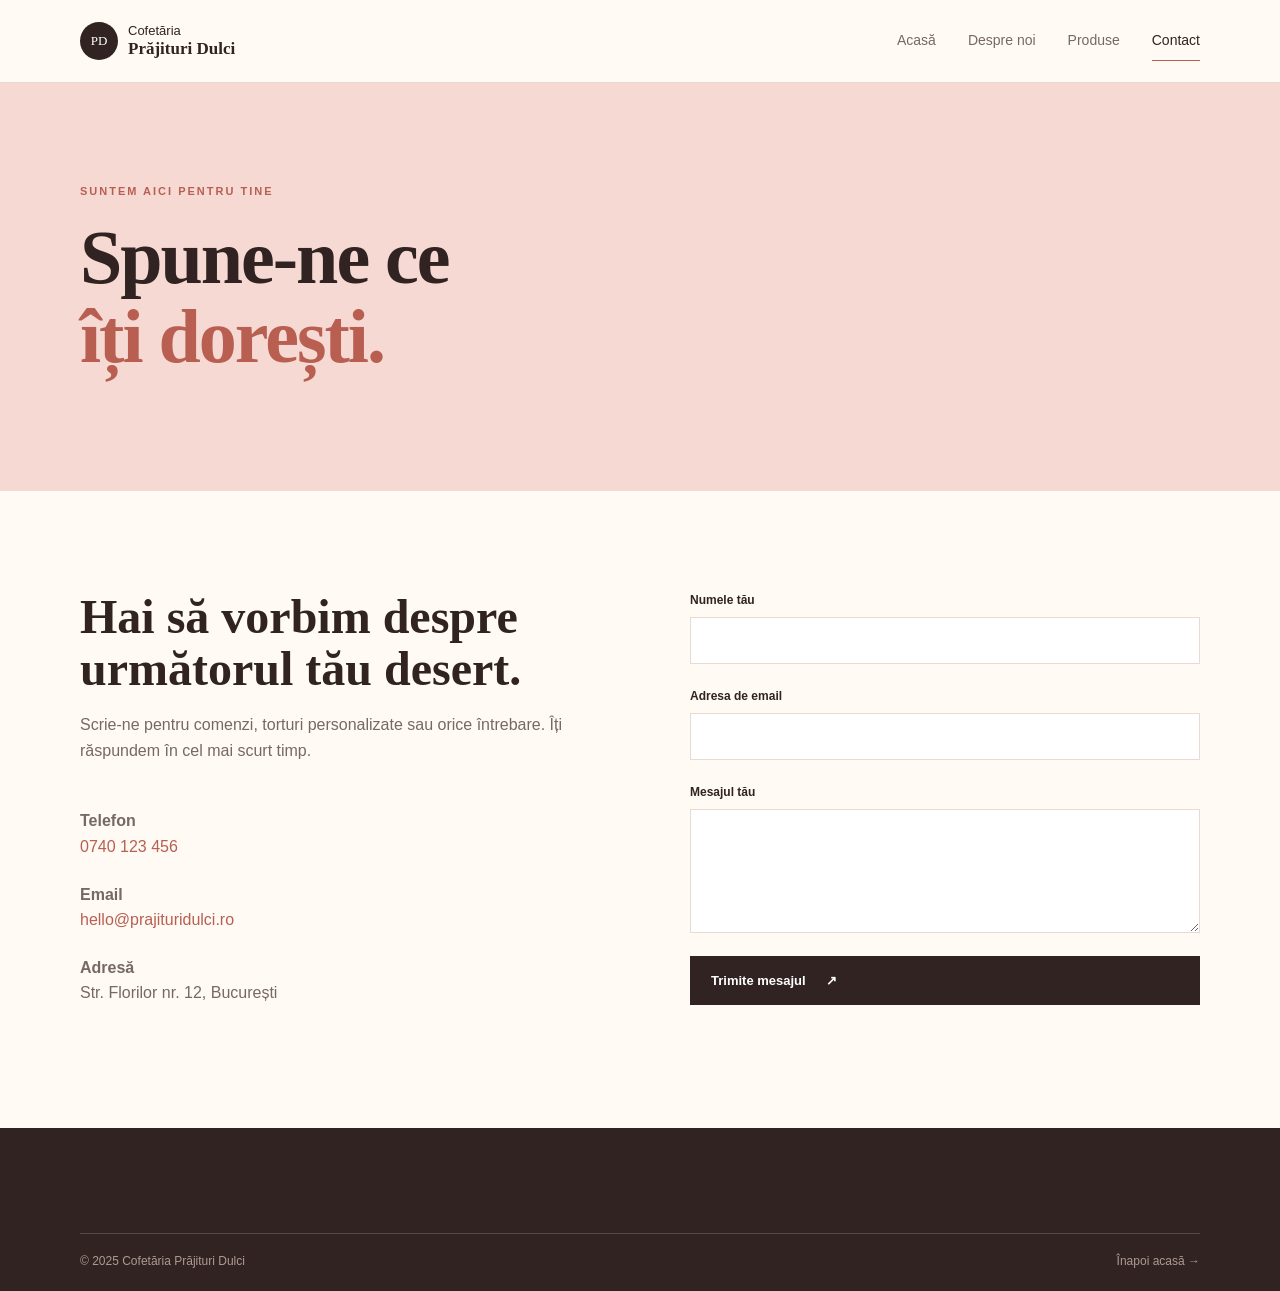
==== pages/contact.html @ 6f8dd499 "first commit" ====
<!doctype html>
<html lang="ro">
<head>
  <meta charset="utf-8"><meta name="viewport" content="width=device-width, initial-scale=1">
  <meta name="description" content="Contactează Cofetăria Prăjituri Dulci pentru comenzi și torturi personalizate.">
  <title>Contact | Cofetăria Prăjituri Dulci</title><link rel="stylesheet" href="../css/style.css">
</head>
<body>
  <header class="site-header"><div class="container header-inner"><a class="logo" href="../index.html"><span class="logo-mark">PD</span><span>Cofetăria <strong>Prăjituri Dulci</strong></span></a><button class="menu-toggle" aria-label="Deschide meniul" aria-expanded="false">☰</button><nav class="main-nav" aria-label="Navigație principală"><a href="../index.html">Acasă</a><a href="despre-noi.html">Despre noi</a><a href="produse.html">Produse</a><a class="active" href="contact.html">Contact</a></nav></div></header>
  <main><section class="page-hero"><div class="container"><p class="eyebrow">Suntem aici pentru tine</p><h1>Spune-ne ce<br><em>îți dorești.</em></h1></div></section><section class="section"><div class="container contact-grid"><div><h2>Hai să vorbim despre următorul tău desert.</h2><p>Scrie-ne pentru comenzi, torturi personalizate sau orice întrebare. Îți răspundem în cel mai scurt timp.</p><div class="contact-details"><p><strong>Telefon</strong><br><a href="tel:+40740123456">0740 123 456</a></p><p><strong>Email</strong><br><a href="mailto:hello@prajituridulci.ro">hello@prajituridulci.ro</a></p><p><strong>Adresă</strong><br>Str. Florilor nr. 12, București</p></div></div><form class="contact-form"><label for="name">Numele tău<input id="name" name="name" required></label><label for="email">Adresa de email<input id="email" name="email" type="email" required></label><label for="message">Mesajul tău<textarea id="message" name="message" rows="5" required></textarea></label><button class="button button-primary" type="submit">Trimite mesajul <span>↗</span></button><p class="form-status" role="status"></p></form></div></section></main>
  <footer class="site-footer"><div class="container footer-bottom"><span>© 2025 Cofetăria Prăjituri Dulci</span><a href="../index.html">Înapoi acasă →</a></div></footer><script src="../js/main.js"></script>
</body>
</html>
---- css/style.css ----
:root{--cream:#fffaf3;--pink:#f6d9d3;--dark:#302321;--muted:#756866;--accent:#b85f52;--line:#eadbd2}*{box-sizing:border-box}html{scroll-behavior:smooth}body{margin:0;background:var(--cream);color:var(--dark);font-family:"DM Sans",sans-serif;line-height:1.6}a{color:inherit;text-decoration:none}.container{width:min(1120px,calc(100% - 48px));margin:auto}.site-header{background:var(--cream);border-bottom:1px solid var(--line);position:relative;z-index:2}.header-inner{display:flex;align-items:center;justify-content:space-between;min-height:82px}.logo{display:flex;align-items:center;gap:10px;font-size:13px;line-height:1.2}.logo strong{display:block;font-size:17px;font-family:"Playfair Display",serif}.logo-mark{display:grid;place-items:center;width:38px;height:38px;border-radius:50%;background:var(--dark);color:#fff;font-family:"Playfair Display",serif}.main-nav{display:flex;gap:32px;font-size:14px}.main-nav a{padding:8px 0;color:var(--muted)}.main-nav a:hover,.main-nav .active{color:var(--dark);border-bottom:1px solid var(--accent)}.menu-toggle{display:none;border:0;background:none;font-size:24px}.hero{min-height:580px;display:flex;align-items:center;background:linear-gradient(90deg,rgba(246,217,211,.94),rgba(246,217,211,.58)),url("../assets/images/hero.jpg") center/cover}.hero-content{padding:80px 0}.eyebrow{margin:0 0 17px;color:var(--accent);font-size:11px;font-weight:700;letter-spacing:2px;text-transform:uppercase}.hero h1,.page-hero h1{font-family:"Playfair Display",serif;font-size:clamp(48px,7vw,84px);line-height:1.04;letter-spacing:-2px;margin:0 0 25px}.hero h1 em,.page-hero h1 em{color:var(--accent);font-style:normal}.hero-text{max-width:490px;color:var(--muted);font-size:17px}.button{display:inline-flex;align-items:center;gap:20px;border:1px solid var(--dark);padding:14px 20px;font-size:13px;font-weight:700;transition:.2s}.button:hover{transform:translateY(-2px)}.button-primary{background:var(--dark);color:white}.button-light{background:transparent}.button-row{display:flex;gap:12px;margin-top:30px}.section{padding:100px 0}.intro{background:#fff}.intro-grid,.section-heading,.cta-inner{display:grid;grid-template-columns:1fr 1fr;gap:80px;align-items:end}.intro h2,.section h2,.cta h2{font:600 clamp(32px,4vw,48px)/1.1 "Playfair Display",serif;margin:0}.intro p:not(.eyebrow){max-width:450px;color:var(--muted)}.text-link{display:inline-block;margin-top:14px;color:var(--accent);font-weight:700;font-size:13px}.products-section{background:var(--cream)}.section-heading{margin-bottom:40px}.section-heading h2{font-size:40px}.product-grid{display:grid;grid-template-columns:repeat(3,1fr);gap:20px}.product-card{background:#fff}.product-image,.menu-art{height:260px;background-size:cover;background-position:center;display:flex;align-items:flex-end;padding:20px}.product-image span{padding:6px 11px;background:#fff;font-size:11px;text-transform:uppercase;letter-spacing:1px}.image-cake{background-color:#d79a89;background-image:linear-gradient(135deg,rgba(120,50,38,.2),transparent),url("../assets/images/tort.jpg")}.image-cupcake{background-color:#e4b1a4;background-image:linear-gradient(135deg,rgba(120,50,38,.2),transparent),url("../assets/images/prajituri.jpg")}.image-croissant{background-color:#d8a36d;background-image:linear-gradient(135deg,rgba(120,50,38,.2),transparent),url("../assets/images/deserturi.jpg")}.product-info{padding:18px 20px 25px}.product-info h3{font:600 22px "Playfair Display",serif;margin:0}.product-info p{color:var(--muted);font-size:14px;margin-bottom:0}.testimonials-section{background:#fff}.review-score{display:flex;flex-direction:column;align-items:flex-end}.review-score strong{font:600 32px "Playfair Display",serif}.review-score strong span,.stars{color:#d38a35;letter-spacing:3px}.review-score small,.testimonial-card span{color:var(--muted);font-size:11px}.testimonial-grid{display:grid;grid-template-columns:repeat(3,1fr);gap:20px}.testimonial-card{border:1px solid var(--line);padding:26px;background:var(--cream)}.testimonial-card p{font:500 18px/1.45 "Playfair Display",serif;margin:18px 0}.stars{font-size:13px}.reviews-link{display:block;text-align:center;margin-top:32px}.cta{padding:72px 0;background:var(--pink)}.cta-inner{align-items:center}.cta h2{font-size:40px}.site-footer{background:var(--dark);color:#f9eee7;padding:60px 0 20px}.footer-grid{display:grid;grid-template-columns:2fr 1fr 1fr;gap:40px}.logo-footer{color:#fff}.site-footer p{color:#cbbab3;font-size:13px}.site-footer h3{font-size:12px;text-transform:uppercase;letter-spacing:1px}.footer-bottom{border-top:1px solid #574744;margin-top:45px;padding-top:18px;display:flex;justify-content:space-between;color:#ad9a94;font-size:12px}.page-hero{padding:100px 0 90px;background:var(--pink)}.page-hero h1{font-size:clamp(48px,7vw,76px)}.content-narrow{max-width:850px}.lead{font:600 28px/1.35 "Playfair Display",serif;margin-top:0}.content-narrow>p:not(.lead){color:var(--muted);max-width:650px}.values-grid{display:grid;grid-template-columns:repeat(3,1fr);gap:30px;margin-top:70px;border-top:1px solid var(--line);padding-top:30px}.values-grid strong{color:var(--accent);font-size:12px}.values-grid h2{font-size:25px;margin:12px 0}.values-grid p,.menu-list p,.contact-grid p{color:var(--muted)}.menu-list{display:grid;gap:24px}.menu-list article{display:grid;grid-template-columns:220px 1fr;gap:32px;align-items:center;border-bottom:1px solid var(--line);padding-bottom:24px}.menu-art{height:170px}.menu-list h2{font-size:30px}.menu-list strong{color:var(--accent);font-size:14px}.contact-grid{display:grid;grid-template-columns:1fr 1fr;gap:100px}.contact-details{margin-top:45px}.contact-details p{margin:22px 0}.contact-details a{color:var(--accent)}.contact-form{display:grid;gap:18px}.contact-form label{font-size:12px;font-weight:700}.contact-form input,.contact-form textarea{display:block;width:100%;margin-top:7px;border:1px solid var(--line);background:#fff;padding:13px;font:inherit}.contact-form textarea{resize:vertical}.form-status{margin:0;font-size:13px!important;color:var(--accent)!important}@media(max-width:700px){.container{width:min(100% - 32px,1120px)}.menu-toggle{display:block}.main-nav{display:none;position:absolute;top:82px;left:0;right:0;background:var(--cream);padding:20px 24px;flex-direction:column;gap:10px;border-bottom:1px solid var(--line)}.main-nav.open{display:flex}.hero{min-height:580px}.button-row,.intro-grid,.section-heading,.cta-inner,.contact-grid{grid-template-columns:1fr;display:grid;gap:14px}.section{padding:70px 0}.product-grid,.footer-grid,.values-grid,.testimonial-grid{grid-template-columns:1fr}.section-heading{gap:20px}.review-score{align-items:flex-start}.footer-grid{gap:25px}.footer-bottom{gap:15px;flex-direction:column}.page-hero{padding:70px 0}.menu-list article{grid-template-columns:1fr}.menu-art{height:220px}}
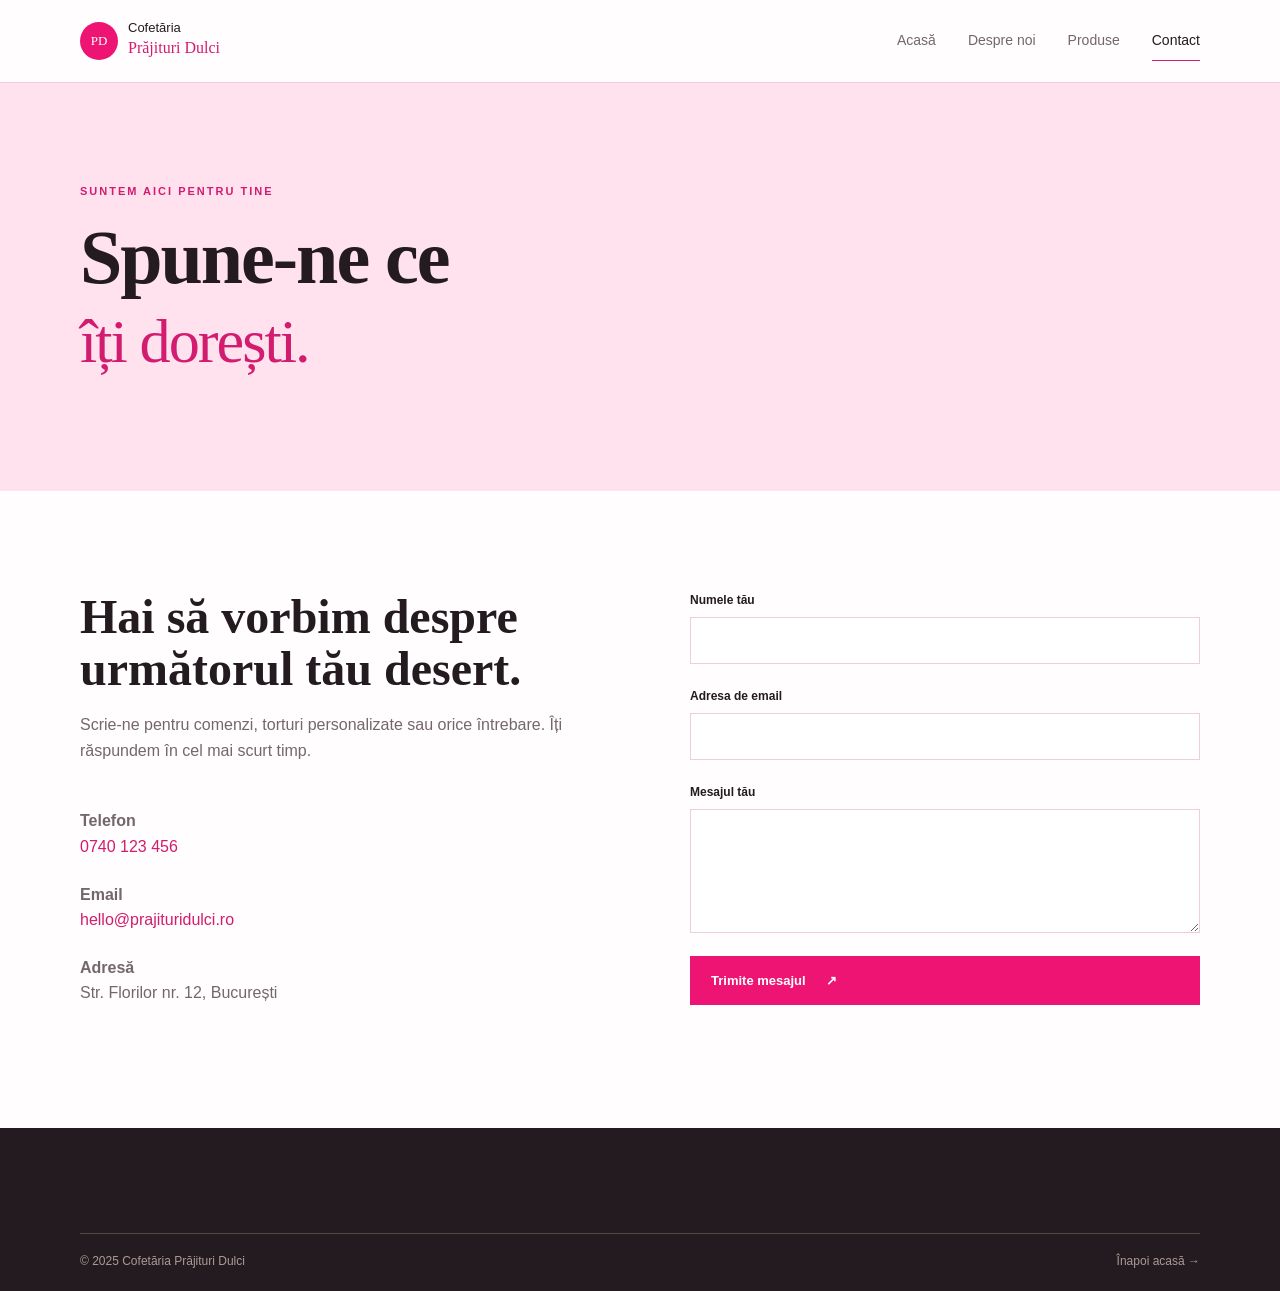
==== commit 2cfe828e: "updated interface and fixed UI design" ====
--- a/pages/contact.html
+++ b/pages/contact.html
@@ -1,13 +1,98 @@
 <!doctype html>
 <html lang="ro">
-<head>
-  <meta charset="utf-8"><meta name="viewport" content="width=device-width, initial-scale=1">
-  <meta name="description" content="Contactează Cofetăria Prăjituri Dulci pentru comenzi și torturi personalizate.">
-  <title>Contact | Cofetăria Prăjituri Dulci</title><link rel="stylesheet" href="../css/style.css">
-</head>
-<body>
-  <header class="site-header"><div class="container header-inner"><a class="logo" href="../index.html"><span class="logo-mark">PD</span><span>Cofetăria <strong>Prăjituri Dulci</strong></span></a><button class="menu-toggle" aria-label="Deschide meniul" aria-expanded="false">☰</button><nav class="main-nav" aria-label="Navigație principală"><a href="../index.html">Acasă</a><a href="despre-noi.html">Despre noi</a><a href="produse.html">Produse</a><a class="active" href="contact.html">Contact</a></nav></div></header>
-  <main><section class="page-hero"><div class="container"><p class="eyebrow">Suntem aici pentru tine</p><h1>Spune-ne ce<br><em>îți dorești.</em></h1></div></section><section class="section"><div class="container contact-grid"><div><h2>Hai să vorbim despre următorul tău desert.</h2><p>Scrie-ne pentru comenzi, torturi personalizate sau orice întrebare. Îți răspundem în cel mai scurt timp.</p><div class="contact-details"><p><strong>Telefon</strong><br><a href="tel:+40740123456">0740 123 456</a></p><p><strong>Email</strong><br><a href="mailto:hello@prajituridulci.ro">hello@prajituridulci.ro</a></p><p><strong>Adresă</strong><br>Str. Florilor nr. 12, București</p></div></div><form class="contact-form"><label for="name">Numele tău<input id="name" name="name" required></label><label for="email">Adresa de email<input id="email" name="email" type="email" required></label><label for="message">Mesajul tău<textarea id="message" name="message" rows="5" required></textarea></label><button class="button button-primary" type="submit">Trimite mesajul <span>↗</span></button><p class="form-status" role="status"></p></form></div></section></main>
-  <footer class="site-footer"><div class="container footer-bottom"><span>© 2025 Cofetăria Prăjituri Dulci</span><a href="../index.html">Înapoi acasă →</a></div></footer><script src="../js/main.js"></script>
-</body>
+  <head>
+    <meta charset="utf-8" />
+    <meta name="viewport" content="width=device-width, initial-scale=1" />
+    <meta
+      name="description"
+      content="Contactează Cofetăria Prăjituri Dulci pentru comenzi și torturi personalizate."
+    />
+    <title>Contact | Cofetăria Prăjituri Dulci</title>
+    <link rel="stylesheet" href="../css/style.css" />
+  </head>
+  <body>
+    <header class="site-header">
+      <div class="container header-inner">
+        <a class="logo" href="../index.html"
+          ><span class="logo-mark">PD</span
+          ><span>Cofetăria <strong>Prăjituri Dulci</strong></span></a
+        ><button
+          class="menu-toggle"
+          aria-label="Deschide meniul"
+          aria-expanded="false"
+        >
+          ☰
+        </button>
+        <nav class="main-nav" aria-label="Navigație principală">
+          <a href="../index.html">Acasă</a
+          ><a href="despre-noi.html">Despre noi</a
+          ><a href="produse.html">Produse</a
+          ><a class="active" href="contact.html">Contact</a>
+        </nav>
+      </div>
+    </header>
+    <main>
+      <section class="page-hero">
+        <div class="container">
+          <p class="eyebrow">Suntem aici pentru tine</p>
+          <h1>Spune-ne ce<br /><em>îți dorești.</em></h1>
+        </div>
+      </section>
+      <section class="section">
+        <div class="container contact-grid">
+          <div>
+            <h2>Hai să vorbim despre următorul tău desert.</h2>
+            <p>
+              Scrie-ne pentru comenzi, torturi personalizate sau orice
+              întrebare. Îți răspundem în cel mai scurt timp.
+            </p>
+            <div class="contact-details">
+              <p>
+                <strong>Telefon</strong><br /><a href="tel:+40740123456"
+                  >0740 123 456</a
+                >
+              </p>
+              <p>
+                <strong>Email</strong><br /><a
+                  href="mailto:hello@prajituridulci.ro"
+                  >hello@prajituridulci.ro</a
+                >
+              </p>
+              <p>
+                <strong>Adresă</strong><br />Str. Florilor nr. 12, București
+              </p>
+            </div>
+          </div>
+          <form class="contact-form">
+            <label for="name"
+              >Numele tău<input id="name" name="name" required /></label
+            ><label for="email"
+              >Adresa de email<input
+                id="email"
+                name="email"
+                type="email"
+                required /></label
+            ><label for="message"
+              >Mesajul tău<textarea
+                id="message"
+                name="message"
+                rows="5"
+                required
+              ></textarea></label
+            ><button class="button button-primary" type="submit">
+              Trimite mesajul <span>↗</span>
+            </button>
+            <p class="form-status" role="status"></p>
+          </form>
+        </div>
+      </section>
+    </main>
+    <footer class="site-footer">
+      <div class="container footer-bottom">
+        <span>© 2025 Cofetăria Prăjituri Dulci</span
+        ><a href="../index.html">Înapoi acasă →</a>
+      </div>
+    </footer>
+    <script src="../js/main.js"></script>
+  </body>
 </html>
--- a/css/style.css
+++ b/css/style.css
@@ -1 +1,773 @@
-:root{--cream:#fffaf3;--pink:#f6d9d3;--dark:#302321;--muted:#756866;--accent:#b85f52;--line:#eadbd2}*{box-sizing:border-box}html{scroll-behavior:smooth}body{margin:0;background:var(--cream);color:var(--dark);font-family:"DM Sans",sans-serif;line-height:1.6}a{color:inherit;text-decoration:none}.container{width:min(1120px,calc(100% - 48px));margin:auto}.site-header{background:var(--cream);border-bottom:1px solid var(--line);position:relative;z-index:2}.header-inner{display:flex;align-items:center;justify-content:space-between;min-height:82px}.logo{display:flex;align-items:center;gap:10px;font-size:13px;line-height:1.2}.logo strong{display:block;font-size:17px;font-family:"Playfair Display",serif}.logo-mark{display:grid;place-items:center;width:38px;height:38px;border-radius:50%;background:var(--dark);color:#fff;font-family:"Playfair Display",serif}.main-nav{display:flex;gap:32px;font-size:14px}.main-nav a{padding:8px 0;color:var(--muted)}.main-nav a:hover,.main-nav .active{color:var(--dark);border-bottom:1px solid var(--accent)}.menu-toggle{display:none;border:0;background:none;font-size:24px}.hero{min-height:580px;display:flex;align-items:center;background:linear-gradient(90deg,rgba(246,217,211,.94),rgba(246,217,211,.58)),url("../assets/images/hero.jpg") center/cover}.hero-content{padding:80px 0}.eyebrow{margin:0 0 17px;color:var(--accent);font-size:11px;font-weight:700;letter-spacing:2px;text-transform:uppercase}.hero h1,.page-hero h1{font-family:"Playfair Display",serif;font-size:clamp(48px,7vw,84px);line-height:1.04;letter-spacing:-2px;margin:0 0 25px}.hero h1 em,.page-hero h1 em{color:var(--accent);font-style:normal}.hero-text{max-width:490px;color:var(--muted);font-size:17px}.button{display:inline-flex;align-items:center;gap:20px;border:1px solid var(--dark);padding:14px 20px;font-size:13px;font-weight:700;transition:.2s}.button:hover{transform:translateY(-2px)}.button-primary{background:var(--dark);color:white}.button-light{background:transparent}.button-row{display:flex;gap:12px;margin-top:30px}.section{padding:100px 0}.intro{background:#fff}.intro-grid,.section-heading,.cta-inner{display:grid;grid-template-columns:1fr 1fr;gap:80px;align-items:end}.intro h2,.section h2,.cta h2{font:600 clamp(32px,4vw,48px)/1.1 "Playfair Display",serif;margin:0}.intro p:not(.eyebrow){max-width:450px;color:var(--muted)}.text-link{display:inline-block;margin-top:14px;color:var(--accent);font-weight:700;font-size:13px}.products-section{background:var(--cream)}.section-heading{margin-bottom:40px}.section-heading h2{font-size:40px}.product-grid{display:grid;grid-template-columns:repeat(3,1fr);gap:20px}.product-card{background:#fff}.product-image,.menu-art{height:260px;background-size:cover;background-position:center;display:flex;align-items:flex-end;padding:20px}.product-image span{padding:6px 11px;background:#fff;font-size:11px;text-transform:uppercase;letter-spacing:1px}.image-cake{background-color:#d79a89;background-image:linear-gradient(135deg,rgba(120,50,38,.2),transparent),url("../assets/images/tort.jpg")}.image-cupcake{background-color:#e4b1a4;background-image:linear-gradient(135deg,rgba(120,50,38,.2),transparent),url("../assets/images/prajituri.jpg")}.image-croissant{background-color:#d8a36d;background-image:linear-gradient(135deg,rgba(120,50,38,.2),transparent),url("../assets/images/deserturi.jpg")}.product-info{padding:18px 20px 25px}.product-info h3{font:600 22px "Playfair Display",serif;margin:0}.product-info p{color:var(--muted);font-size:14px;margin-bottom:0}.testimonials-section{background:#fff}.review-score{display:flex;flex-direction:column;align-items:flex-end}.review-score strong{font:600 32px "Playfair Display",serif}.review-score strong span,.stars{color:#d38a35;letter-spacing:3px}.review-score small,.testimonial-card span{color:var(--muted);font-size:11px}.testimonial-grid{display:grid;grid-template-columns:repeat(3,1fr);gap:20px}.testimonial-card{border:1px solid var(--line);padding:26px;background:var(--cream)}.testimonial-card p{font:500 18px/1.45 "Playfair Display",serif;margin:18px 0}.stars{font-size:13px}.reviews-link{display:block;text-align:center;margin-top:32px}.cta{padding:72px 0;background:var(--pink)}.cta-inner{align-items:center}.cta h2{font-size:40px}.site-footer{background:var(--dark);color:#f9eee7;padding:60px 0 20px}.footer-grid{display:grid;grid-template-columns:2fr 1fr 1fr;gap:40px}.logo-footer{color:#fff}.site-footer p{color:#cbbab3;font-size:13px}.site-footer h3{font-size:12px;text-transform:uppercase;letter-spacing:1px}.footer-bottom{border-top:1px solid #574744;margin-top:45px;padding-top:18px;display:flex;justify-content:space-between;color:#ad9a94;font-size:12px}.page-hero{padding:100px 0 90px;background:var(--pink)}.page-hero h1{font-size:clamp(48px,7vw,76px)}.content-narrow{max-width:850px}.lead{font:600 28px/1.35 "Playfair Display",serif;margin-top:0}.content-narrow>p:not(.lead){color:var(--muted);max-width:650px}.values-grid{display:grid;grid-template-columns:repeat(3,1fr);gap:30px;margin-top:70px;border-top:1px solid var(--line);padding-top:30px}.values-grid strong{color:var(--accent);font-size:12px}.values-grid h2{font-size:25px;margin:12px 0}.values-grid p,.menu-list p,.contact-grid p{color:var(--muted)}.menu-list{display:grid;gap:24px}.menu-list article{display:grid;grid-template-columns:220px 1fr;gap:32px;align-items:center;border-bottom:1px solid var(--line);padding-bottom:24px}.menu-art{height:170px}.menu-list h2{font-size:30px}.menu-list strong{color:var(--accent);font-size:14px}.contact-grid{display:grid;grid-template-columns:1fr 1fr;gap:100px}.contact-details{margin-top:45px}.contact-details p{margin:22px 0}.contact-details a{color:var(--accent)}.contact-form{display:grid;gap:18px}.contact-form label{font-size:12px;font-weight:700}.contact-form input,.contact-form textarea{display:block;width:100%;margin-top:7px;border:1px solid var(--line);background:#fff;padding:13px;font:inherit}.contact-form textarea{resize:vertical}.form-status{margin:0;font-size:13px!important;color:var(--accent)!important}@media(max-width:700px){.container{width:min(100% - 32px,1120px)}.menu-toggle{display:block}.main-nav{display:none;position:absolute;top:82px;left:0;right:0;background:var(--cream);padding:20px 24px;flex-direction:column;gap:10px;border-bottom:1px solid var(--line)}.main-nav.open{display:flex}.hero{min-height:580px}.button-row,.intro-grid,.section-heading,.cta-inner,.contact-grid{grid-template-columns:1fr;display:grid;gap:14px}.section{padding:70px 0}.product-grid,.footer-grid,.values-grid,.testimonial-grid{grid-template-columns:1fr}.section-heading{gap:20px}.review-score{align-items:flex-start}.footer-grid{gap:25px}.footer-bottom{gap:15px;flex-direction:column}.page-hero{padding:70px 0}.menu-list article{grid-template-columns:1fr}.menu-art{height:220px}}
+:root {
+  --cream: #fffdfd;
+  --pink: #ffe2ee;
+  --dark: #231b20;
+  --muted: #74666d;
+  --accent: #d21c70;
+  --line: #f0cddd;
+  --hot-pink: #ed1474;
+}
+* {
+  box-sizing: border-box;
+}
+html {
+  scroll-behavior: smooth;
+}
+body {
+  margin: 0;
+  background: var(--cream);
+  color: var(--dark);
+  font-family: "DM Sans", sans-serif;
+  line-height: 1.6;
+}
+a {
+  color: inherit;
+  text-decoration: none;
+}
+.container {
+  width: min(1120px, calc(100% - 48px));
+  margin: auto;
+}
+.site-header {
+  background: var(--cream);
+  border-bottom: 1px solid var(--line);
+  position: relative;
+  z-index: 100;
+}
+.header-inner {
+  display: flex;
+  align-items: center;
+  justify-content: space-between;
+  min-height: 82px;
+  padding: 8px 0;
+}
+.logo {
+  display: flex;
+  align-items: center;
+  gap: 10px;
+  font-size: 13px;
+  line-height: 1.3;
+}
+.logo > span:last-child {
+  display: block;
+}
+.logo strong {
+  display: block;
+  font-size: 16px;
+  line-height: 1.15;
+  margin: 2px 0 4px;
+  color: var(--accent);
+  font-family: "Pacifico", cursive;
+  font-weight: 400;
+}
+.logo small {
+  display: block;
+  color: var(--dark);
+  font-size: 10px;
+  line-height: 1.25;
+  letter-spacing: 2px;
+  text-transform: uppercase;
+}
+.logo-mark {
+  display: grid;
+  place-items: center;
+  width: 38px;
+  height: 38px;
+  border-radius: 50%;
+  background: var(--hot-pink);
+  color: #fff;
+  font-family: "Playfair Display", serif;
+}
+.main-nav {
+  display: flex;
+  gap: 32px;
+  font-size: 14px;
+}
+.main-nav a {
+  padding: 8px 0;
+  color: var(--muted);
+}
+.main-nav a:hover,
+.main-nav .active {
+  color: var(--dark);
+  border-bottom: 1px solid var(--accent);
+}
+.menu-toggle {
+  display: none;
+  border: 0;
+  background: none;
+  font-size: 24px;
+}
+.hero {
+  min-height: 620px;
+  display: flex;
+  align-items: center;
+  position: relative;
+  overflow: hidden;
+  background: var(--pink);
+}
+.hero::before {
+  content: "";
+  position: absolute;
+  inset: 0 0 auto;
+  height: 0;
+  background: transparent;
+}
+.icing-drip {
+  position: absolute;
+  inset: 0 0 auto;
+  z-index: 1;
+  height: 112px;
+  overflow: visible;
+  pointer-events: none;
+  filter: drop-shadow(0 7px 4px rgba(161, 12, 75, 0.2));
+}
+.icing-svg {
+  display: block;
+  width: 100%;
+  height: 112px;
+}
+.icing-surface {
+  fill: url("#icing-gradient");
+}
+.icing-highlight {
+  fill: none;
+  stroke: rgba(255, 255, 255, 0.28);
+  stroke-linecap: round;
+  stroke-width: 6;
+}
+.sprinkle {
+  position: absolute;
+  z-index: 2;
+  width: 15px;
+  height: 5px;
+  border-radius: 8px;
+  background: #ffe36d;
+  transform: rotate(28deg);
+}
+.sprinkle-1 { left: 15%; top: 17px; }
+.sprinkle-2 { left: 39%; top: 12px; background: #7ad44b; transform: rotate(-25deg); }
+.sprinkle-3 { left: 58%; top: 23px; background: #7ad44b; transform: rotate(65deg); }
+.sprinkle-4 { left: 78%; top: 14px; background: #ffe36d; transform: rotate(-32deg); }
+.sprinkle-5 { left: 87%; top: 34px; background: #6db8ed; transform: rotate(45deg); }
+.sprinkle-6 { left: 4%; top: 34px; background: #6db8ed; transform: rotate(-45deg); }
+.hero-layout {
+  display: grid;
+  grid-template-columns: 1fr 0.85fr;
+  align-items: center;
+  gap: 70px;
+  position: relative;
+  z-index: 2;
+}
+.hero-content {
+  padding: 100px 0 80px;
+}
+.eyebrow {
+  margin: 0 0 17px;
+  color: var(--accent);
+  font-size: 11px;
+  font-weight: 700;
+  letter-spacing: 2px;
+  text-transform: uppercase;
+}
+.hero h1,
+.page-hero h1 {
+  font-family: "Playfair Display", serif;
+  font-size: clamp(48px, 7vw, 84px);
+  line-height: 1.04;
+  letter-spacing: -2px;
+  margin: 0 0 25px;
+}
+.hero h1 em,
+.page-hero h1 em {
+  color: var(--accent);
+  font-family: "Pacifico", cursive;
+  font-size: 0.82em;
+  font-weight: 400;
+  font-style: normal;
+}
+.hero-text {
+  max-width: 490px;
+  color: var(--muted);
+  font-size: 17px;
+}
+.button {
+  display: inline-flex;
+  align-items: center;
+  gap: 20px;
+  border: 1px solid var(--dark);
+  padding: 14px 20px;
+  font-size: 13px;
+  font-weight: 700;
+  transition: 0.2s;
+}
+.button:hover {
+  transform: translateY(-2px);
+}
+.button-primary {
+  background: var(--hot-pink);
+  border-color: var(--hot-pink);
+  color: white;
+}
+.button-light {
+  background: transparent;
+}
+.button-row {
+  display: flex;
+  gap: 12px;
+  margin-top: 30px;
+}
+.section {
+  padding: 100px 0;
+}
+.intro {
+  background: #fff;
+}
+.intro-grid,
+.section-heading,
+.cta-inner {
+  display: grid;
+  grid-template-columns: 1fr 1fr;
+  gap: 80px;
+  align-items: end;
+}
+.intro h2,
+.section h2,
+.cta h2 {
+  font:
+    600 clamp(32px, 4vw, 48px)/1.1 "Playfair Display",
+    serif;
+  margin: 0;
+}
+.intro p:not(.eyebrow) {
+  max-width: 450px;
+  color: var(--muted);
+}
+.text-link {
+  display: inline-block;
+  margin-top: 14px;
+  color: var(--accent);
+  font-weight: 700;
+  font-size: 13px;
+}
+.products-section {
+  background: var(--cream);
+}
+.section-heading {
+  margin-bottom: 40px;
+}
+.section-heading h2 {
+  font-size: 40px;
+}
+.product-grid {
+  display: grid;
+  grid-template-columns: repeat(3, 1fr);
+  gap: 20px;
+}
+.product-card {
+  background: #fff;
+  border: 1px solid var(--line);
+}
+.product-image,
+.menu-art {
+  height: 260px;
+  background-size: cover;
+  background-position: center;
+  display: flex;
+  align-items: flex-end;
+  padding: 20px;
+}
+.product-image span {
+  padding: 6px 11px;
+  background: #fff;
+  font-size: 11px;
+  text-transform: uppercase;
+  letter-spacing: 1px;
+}
+.image-cake {
+  background-color: #d79a89;
+  background-image:
+    linear-gradient(135deg, rgba(120, 50, 38, 0.2), transparent),
+    url("../assets/images/tort.jpg");
+}
+.image-cupcake {
+  background-color: #e4b1a4;
+  background-image:
+    linear-gradient(135deg, rgba(120, 50, 38, 0.2), transparent),
+    url("../assets/images/prajituri.jpg");
+}
+.image-croissant {
+  background-color: #d8a36d;
+  background-image:
+    linear-gradient(135deg, rgba(120, 50, 38, 0.2), transparent),
+    url("../assets/images/deserturi.jpg");
+}
+.product-info {
+  padding: 18px 20px 25px;
+}
+.product-info h3 {
+  font:
+    600 22px "Playfair Display",
+    serif;
+  margin: 0;
+}
+.product-info p {
+  color: var(--muted);
+  font-size: 14px;
+  margin-bottom: 0;
+}
+.hero-brand-card {
+  position: relative;
+  z-index: 2;
+  max-width: 410px;
+  justify-self: end;
+  padding: 12px;
+  background: #fff;
+  box-shadow: 14px 14px 0 rgba(210, 28, 112, 0.16);
+  transform: rotate(2deg);
+}
+.hero-brand-card img {
+  display: block;
+  width: 100%;
+  height: 455px;
+  object-fit: cover;
+  object-position: center;
+}
+.hero-sticker {
+  position: absolute;
+  right: -23px;
+  bottom: 28px;
+  display: grid;
+  place-items: center;
+  width: 104px;
+  height: 104px;
+  padding: 15px;
+  border-radius: 50%;
+  background: var(--hot-pink);
+  color: #fff;
+  font-size: 11px;
+  font-weight: 700;
+  line-height: 1.2;
+  text-align: center;
+  text-transform: uppercase;
+  transform: rotate(10deg);
+}
+.testimonials-section {
+  background: #fff;
+}
+.review-score {
+  display: flex;
+  flex-direction: column;
+  align-items: flex-end;
+}
+.review-score strong {
+  font:
+    600 32px "Playfair Display",
+    serif;
+}
+.review-score strong span,
+.stars {
+  color: #d38a35;
+  letter-spacing: 3px;
+}
+.review-score small,
+.testimonial-card span {
+  color: var(--muted);
+  font-size: 11px;
+}
+.testimonial-grid {
+  display: grid;
+  grid-template-columns: repeat(3, 1fr);
+  gap: 20px;
+}
+.testimonial-card {
+  border: 1px solid var(--line);
+  padding: 26px;
+  background: var(--cream);
+}
+.testimonial-card p {
+  font:
+    500 18px/1.45 "Playfair Display",
+    serif;
+  margin: 18px 0;
+}
+.stars {
+  font-size: 13px;
+}
+.reviews-link {
+  display: block;
+  text-align: center;
+  margin-top: 32px;
+}
+.cta {
+  padding: 72px 0;
+  background: var(--pink);
+}
+.cta-inner {
+  align-items: center;
+}
+.cta h2 {
+  font-size: 40px;
+}
+.site-footer {
+  background: var(--dark);
+  color: #f9eee7;
+  padding: 60px 0 20px;
+}
+.footer-grid {
+  display: grid;
+  grid-template-columns: 2fr 1fr 1fr;
+  gap: 40px;
+}
+.logo-footer {
+  color: #fff;
+}
+.site-footer p {
+  color: #cbbab3;
+  font-size: 13px;
+}
+.site-footer h3 {
+  font-size: 12px;
+  text-transform: uppercase;
+  letter-spacing: 1px;
+}
+.footer-bottom {
+  border-top: 1px solid #574744;
+  margin-top: 45px;
+  padding-top: 18px;
+  display: flex;
+  justify-content: space-between;
+  color: #ad9a94;
+  font-size: 12px;
+}
+.page-hero {
+  padding: 100px 0 90px;
+  background: var(--pink);
+}
+.page-hero h1 {
+  font-size: clamp(48px, 7vw, 76px);
+}
+.content-narrow {
+  max-width: 850px;
+}
+.lead {
+  font:
+    600 28px/1.35 "Playfair Display",
+    serif;
+  margin-top: 0;
+}
+.content-narrow > p:not(.lead) {
+  color: var(--muted);
+  max-width: 650px;
+}
+.values-grid {
+  display: grid;
+  grid-template-columns: repeat(3, 1fr);
+  gap: 30px;
+  margin-top: 70px;
+  border-top: 1px solid var(--line);
+  padding-top: 30px;
+}
+.values-grid strong {
+  color: var(--accent);
+  font-size: 12px;
+}
+.values-grid h2 {
+  font-size: 25px;
+  margin: 12px 0;
+}
+.values-grid p,
+.menu-list p,
+.contact-grid p {
+  color: var(--muted);
+}
+.menu-list {
+  display: grid;
+  gap: 24px;
+}
+.menu-list article {
+  display: grid;
+  grid-template-columns: 220px 1fr;
+  gap: 32px;
+  align-items: center;
+  border-bottom: 1px solid var(--line);
+  padding-bottom: 24px;
+}
+.menu-art {
+  height: 170px;
+}
+.menu-list h2 {
+  font-size: 30px;
+}
+.menu-list strong {
+  color: var(--accent);
+  font-size: 14px;
+}
+.contact-grid {
+  display: grid;
+  grid-template-columns: 1fr 1fr;
+  gap: 100px;
+}
+.contact-details {
+  margin-top: 45px;
+}
+.contact-details p {
+  margin: 22px 0;
+}
+.contact-details a {
+  color: var(--accent);
+}
+.contact-form {
+  display: grid;
+  gap: 18px;
+}
+.contact-form label {
+  font-size: 12px;
+  font-weight: 700;
+}
+.contact-form input,
+.contact-form textarea {
+  display: block;
+  width: 100%;
+  margin-top: 7px;
+  border: 1px solid var(--line);
+  background: #fff;
+  padding: 13px;
+  font: inherit;
+}
+.contact-form textarea {
+  resize: vertical;
+}
+.form-status {
+  margin: 0;
+  font-size: 13px !important;
+  color: var(--accent) !important;
+}
+@media (max-width: 700px) {
+  html,
+  body {
+    max-width: 100%;
+    overflow-x: hidden;
+  }
+  .container {
+    width: calc(100% - 32px);
+    max-width: none;
+  }
+  .site-header {
+    min-height: 70px;
+  }
+  .header-inner {
+    min-height: 70px;
+    gap: 12px;
+    padding: 7px 0;
+  }
+  .logo {
+    min-width: 0;
+    gap: 8px;
+    font-size: 11px;
+    line-height: 1.25;
+  }
+  .logo strong {
+    font-size: 14px;
+    line-height: 1.1;
+    margin: 2px 0 3px;
+    white-space: nowrap;
+  }
+  .logo small {
+    font-size: 8px;
+    line-height: 1.2;
+    letter-spacing: 1.5px;
+  }
+  .logo-mark {
+    flex: 0 0 34px;
+    width: 34px;
+    height: 34px;
+  }
+  .menu-toggle {
+    display: grid;
+    flex: 0 0 42px;
+    width: 42px;
+    height: 42px;
+    place-items: center;
+    padding: 0;
+    color: var(--dark);
+    cursor: pointer;
+  }
+  .main-nav {
+    display: none;
+    position: absolute;
+    top: 70px;
+    left: 0;
+    right: 0;
+    z-index: 200;
+    background: rgba(255, 253, 253, 0.98);
+    padding: 20px 24px;
+    flex-direction: column;
+    gap: 10px;
+    border-bottom: 1px solid var(--line);
+    box-shadow: 0 16px 24px rgba(35, 27, 32, 0.14);
+  }
+  .main-nav.open {
+    display: flex;
+  }
+  .hero {
+    min-height: auto;
+    overflow: hidden;
+  }
+  .hero-layout {
+    grid-template-columns: 1fr;
+    gap: 8px;
+  }
+  .hero-content {
+    padding: 92px 0 22px;
+  }
+  .eyebrow {
+    margin-bottom: 12px;
+    font-size: 10px;
+    letter-spacing: 1.5px;
+  }
+  .hero h1,
+  .page-hero h1 {
+    font-size: clamp(42px, 14vw, 62px);
+    letter-spacing: -1px;
+    margin-bottom: 18px;
+  }
+  .hero h1 em,
+  .page-hero h1 em {
+    font-size: 0.78em;
+  }
+  .hero-text {
+    max-width: 100%;
+    font-size: 15px;
+    line-height: 1.55;
+  }
+  .button-row {
+    display: grid;
+    grid-template-columns: 1fr;
+    gap: 10px;
+    margin-top: 24px;
+  }
+  .button {
+    width: 100%;
+    justify-content: space-between;
+    padding: 13px 16px;
+  }
+  .hero-brand-card {
+    width: min(100%, 340px);
+    justify-self: center;
+    margin: 0 auto 42px;
+    padding: 8px;
+    transform: rotate(0);
+    box-shadow: 8px 8px 0 rgba(210, 28, 112, 0.16);
+  }
+  .hero-brand-card img {
+    height: auto;
+    aspect-ratio: 3 / 4;
+    object-fit: cover;
+  }
+  .hero-sticker {
+    right: -12px;
+    bottom: -25px;
+    width: 84px;
+    height: 84px;
+    padding: 10px;
+    font-size: 9px;
+  }
+  .icing-drip {
+    height: 92px;
+  }
+  .icing-svg {
+    height: 94px;
+  }
+  .sprinkle {
+    width: 11px;
+    height: 4px;
+  }
+  .section {
+    padding: 64px 0;
+  }
+  .intro-grid,
+  .section-heading,
+  .cta-inner,
+  .contact-grid {
+    grid-template-columns: 1fr;
+    display: grid;
+    gap: 22px;
+    align-items: start;
+  }
+  .intro h2,
+  .section h2,
+  .cta h2 {
+    font-size: clamp(32px, 10vw, 44px);
+  }
+  .product-grid,
+  .footer-grid,
+  .values-grid,
+  .testimonial-grid {
+    grid-template-columns: 1fr;
+  }
+  .product-grid {
+    gap: 16px;
+  }
+  .product-image {
+    height: 220px;
+  }
+  .product-info {
+    padding: 16px;
+  }
+  .section-heading {
+    margin-bottom: 28px;
+  }
+  .section-heading h2 {
+    font-size: clamp(32px, 10vw, 42px);
+  }
+  .section-heading {
+    gap: 12px;
+  }
+  .review-score {
+    align-items: flex-start;
+  }
+  .testimonial-card {
+    padding: 20px;
+  }
+  .testimonial-card p {
+    font-size: 17px;
+  }
+  .footer-grid {
+    grid-template-columns: 1fr;
+    gap: 24px;
+  }
+  .footer-bottom {
+    gap: 15px;
+    flex-direction: column;
+  }
+  .page-hero {
+    padding: 74px 0 64px;
+  }
+  .menu-list article {
+    grid-template-columns: 1fr;
+    gap: 18px;
+  }
+  .menu-art {
+    height: 200px;
+  }
+  .menu-list h2 {
+    font-size: 28px;
+  }
+  .values-grid {
+    gap: 26px;
+    margin-top: 48px;
+  }
+  .contact-grid {
+    gap: 44px;
+  }
+  .contact-grid h2 {
+    font-size: 34px;
+  }
+  .contact-details {
+    margin-top: 28px;
+  }
+  .contact-form {
+    gap: 14px;
+  }
+}
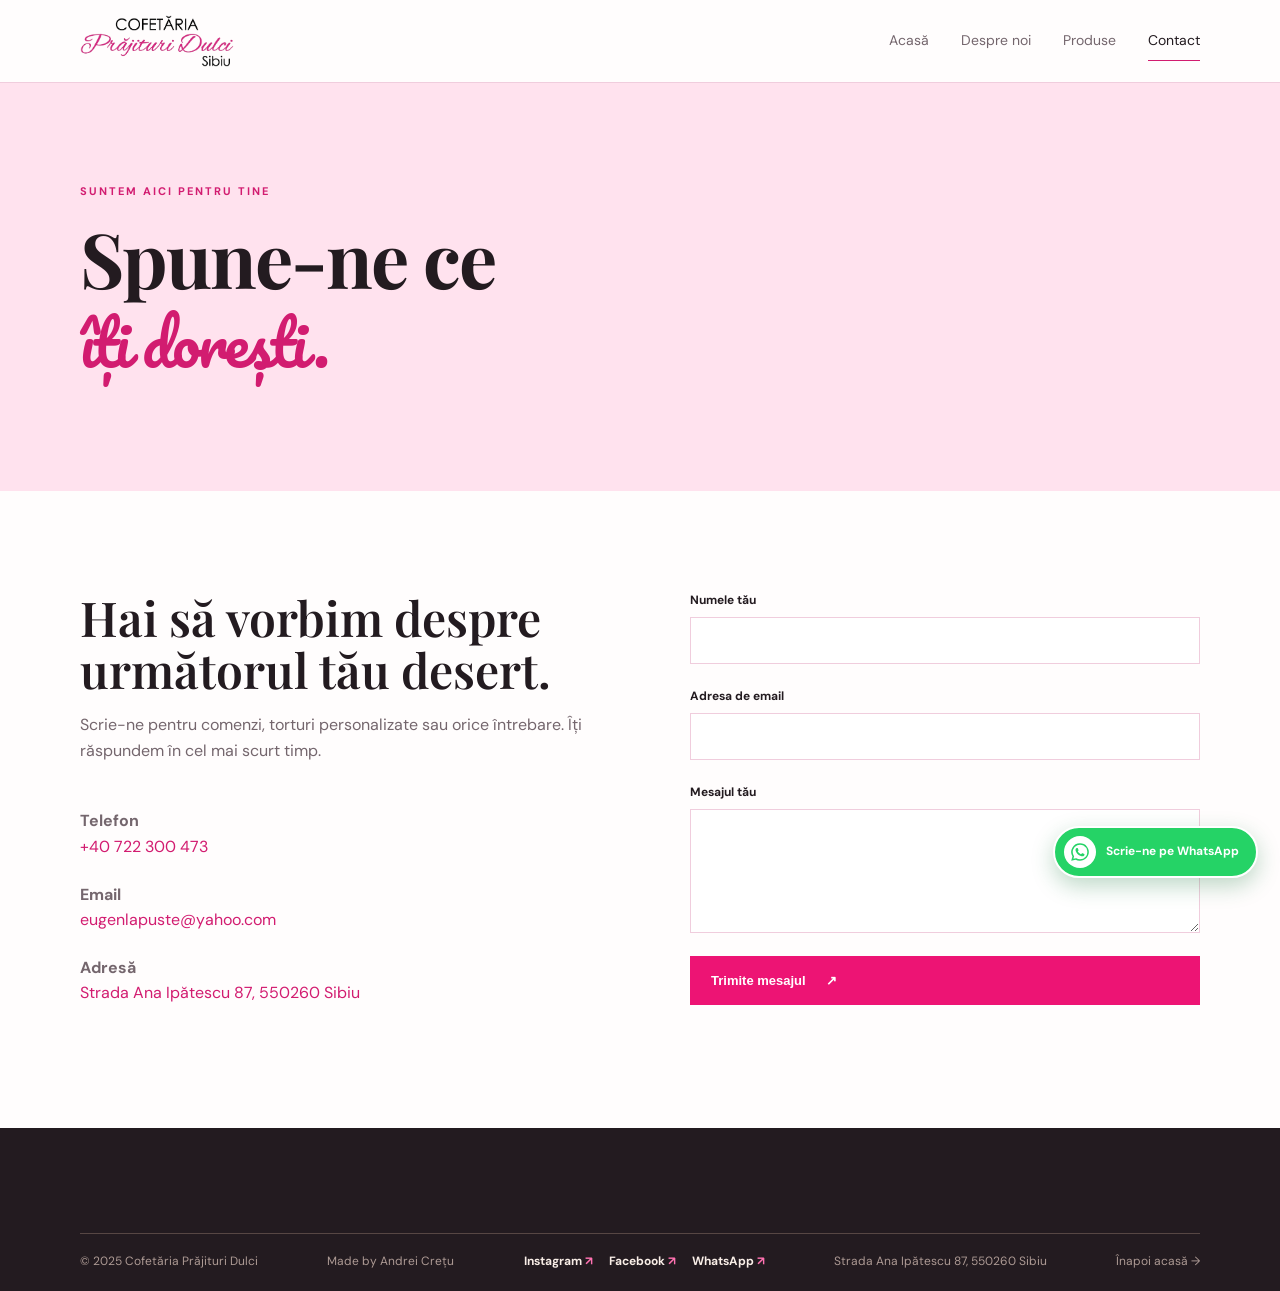
==== commit c92db2c8: "fixed fonts for secondary pages, finished products page, fixed links, updated logo" ====
--- a/pages/contact.html
+++ b/pages/contact.html
@@ -8,15 +8,29 @@
       content="Contactează Cofetăria Prăjituri Dulci pentru comenzi și torturi personalizate."
     />
     <title>Contact | Cofetăria Prăjituri Dulci</title>
+    <link rel="preconnect" href="https://fonts.googleapis.com" />
+    <link rel="preconnect" href="https://fonts.gstatic.com" crossorigin />
+    <link
+      href="https://fonts.googleapis.com/css2?family=DM+Sans:wght@400;500;700&family=Pacifico&family=Playfair+Display:wght@600;700&display=swap"
+      rel="stylesheet"
+    />
     <link rel="stylesheet" href="../css/style.css" />
   </head>
   <body>
     <header class="site-header">
       <div class="container header-inner">
-        <a class="logo" href="../index.html"
-          ><span class="logo-mark">PD</span
-          ><span>Cofetăria <strong>Prăjituri Dulci</strong></span></a
-        ><button
+        <a
+          class="logo"
+          href="../index.html"
+          aria-label="Cofetăria Prăjituri Dulci - pagina principală"
+        >
+          <img
+            class="logo-image"
+            src="../assets/images/logo/logo-text.png"
+            alt="Cofetăria Prăjituri Dulci Sibiu"
+          />
+        </a>
+        <button
           class="menu-toggle"
           aria-label="Deschide meniul"
           aria-expanded="false"
@@ -48,18 +62,18 @@
             </p>
             <div class="contact-details">
               <p>
-                <strong>Telefon</strong><br /><a href="tel:+40740123456"
-                  >0740 123 456</a
+                <strong>Telefon</strong><br /><a href="tel:+40722300473"
+                  >+40 722 300 473</a
                 >
               </p>
               <p>
                 <strong>Email</strong><br /><a
-                  href="mailto:hello@prajituridulci.ro"
-                  >hello@prajituridulci.ro</a
+                  href="mailto:eugenlapuste@yahoo.com"
+                  >eugenlapuste@yahoo.com</a
                 >
               </p>
               <p>
-                <strong>Adresă</strong><br />Str. Florilor nr. 12, București
+                <strong>Adresă</strong><br /><a href="https://www.google.com/maps/place//data=!4m2!3m1!1s0x474c67c4cc5dfbb1:0x7cac63be678029b4?sa=X&ved=1t:8290&ictx=111" target="_blank" rel="noopener noreferrer">Strada Ana Ipătescu 87, 550260 Sibiu</a>
               </p>
             </div>
           </div>
@@ -89,10 +103,31 @@
     </main>
     <footer class="site-footer">
       <div class="container footer-bottom">
-        <span>© 2025 Cofetăria Prăjituri Dulci</span
-        ><a href="../index.html">Înapoi acasă →</a>
+        <span>© 2025 Cofetăria Prăjituri Dulci</span>
+        <span>Made by Andrei Crețu</span>
+        <nav class="social-links" aria-label="Rețele sociale">
+          <a href="https://www.instagram.com/prajituridulcisibiu/" target="_blank" rel="noopener noreferrer" aria-label="Instagram">Instagram <span>↗</span></a>
+          <a href="https://www.facebook.com/prajituri.dulci.92/" target="_blank" rel="noopener noreferrer" aria-label="Facebook">Facebook <span>↗</span></a>
+          <a href="https://wa.me/40722300473" target="_blank" rel="noopener noreferrer" aria-label="WhatsApp">WhatsApp <span>↗</span></a>
+        </nav>
+        <a class="footer-address" href="https://www.google.com/maps/place//data=!4m2!3m1!1s0x474c67c4cc5dfbb1:0x7cac63be678029b4?sa=X&ved=1t:8290&ictx=111" target="_blank" rel="noopener noreferrer">Strada Ana Ipătescu 87, 550260 Sibiu</a>
+        <a href="../index.html">Înapoi acasă →</a>
       </div>
     </footer>
+    <a
+      class="whatsapp-float"
+      href="https://wa.me/40722300473?text=Bun%C4%83!%20A%C8%99%20dori%20mai%20multe%20detalii%20despre%20produsele%20voastre."
+      target="_blank"
+      rel="noopener noreferrer"
+      aria-label="Scrie-ne pe WhatsApp"
+    >
+      <span class="whatsapp-icon" aria-hidden="true">
+        <svg viewBox="0 0 24 24" focusable="false">
+          <path d="M12 3.2a8.8 8.8 0 0 0-7.56 13.3L3.2 20.8l4.43-1.17A8.8 8.8 0 1 0 12 3.2Zm0 16.1a7.28 7.28 0 0 1-3.7-1l-.27-.16-2.63.7.7-2.56-.18-.28A7.28 7.28 0 1 1 12 19.3Zm3.98-5.45c-.22-.11-1.3-.64-1.5-.71-.2-.08-.35-.11-.5.11-.15.22-.57.71-.7.86-.13.15-.26.17-.48.06a5.9 5.9 0 0 1-1.75-1.08 6.55 6.55 0 0 1-1.2-1.5c-.13-.22 0-.34.1-.45l.34-.4c.11-.13.15-.22.22-.37.08-.15.04-.28-.02-.39-.06-.11-.5-1.2-.68-1.65-.18-.43-.36-.37-.5-.38h-.42c-.15 0-.39.06-.6.28-.2.22-.78.76-.78 1.85s.8 2.15.91 2.3c.11.15 1.57 2.4 3.8 3.36.53.23.94.36 1.26.46.53.17 1.01.15 1.4.09.43-.06 1.3-.53 1.48-1.04.18-.51.18-.95.13-1.04-.06-.09-.2-.15-.42-.26Z" />
+        </svg>
+      </span>
+      <span class="whatsapp-label">Scrie-ne pe WhatsApp</span>
+    </a>
     <script src="../js/main.js"></script>
   </body>
 </html>
--- a/css/style.css
+++ b/css/style.css
@@ -44,39 +44,13 @@
 .logo {
   display: flex;
   align-items: center;
-  gap: 10px;
-  font-size: 13px;
-  line-height: 1.3;
-}
-.logo > span:last-child {
+}
+.logo-image {
   display: block;
-}
-.logo strong {
-  display: block;
-  font-size: 16px;
-  line-height: 1.15;
-  margin: 2px 0 4px;
-  color: var(--accent);
-  font-family: "Pacifico", cursive;
-  font-weight: 400;
-}
-.logo small {
-  display: block;
-  color: var(--dark);
-  font-size: 10px;
-  line-height: 1.25;
-  letter-spacing: 2px;
-  text-transform: uppercase;
-}
-.logo-mark {
-  display: grid;
-  place-items: center;
-  width: 38px;
-  height: 38px;
-  border-radius: 50%;
-  background: var(--hot-pink);
-  color: #fff;
-  font-family: "Playfair Display", serif;
+  width: 154px;
+  height: auto;
+  max-height: 62px;
+  object-fit: contain;
 }
 .main-nav {
   display: flex;
@@ -336,7 +310,7 @@
 .hero-sticker {
   position: absolute;
   right: -23px;
-  bottom: 28px;
+  top: 28px;
   display: grid;
   place-items: center;
   width: 104px;
@@ -399,6 +373,268 @@
   text-align: center;
   margin-top: 32px;
 }
+.cake-album-section {
+  overflow: hidden;
+  padding-top: 72px;
+  padding-bottom: 72px;
+  background: var(--pink);
+}
+.album-heading {
+  align-items: center;
+}
+.album-intro {
+  max-width: 560px;
+  margin: -18px 0 22px;
+  color: var(--muted);
+}
+.album-products-link {
+  display: inline-flex;
+  align-items: center;
+  gap: 18px;
+  margin-bottom: 24px;
+  padding: 12px 17px;
+  border: 1px solid var(--accent);
+  border-radius: 999px;
+  background: #fff;
+  color: var(--accent);
+  font-size: 12px;
+  font-weight: 700;
+  letter-spacing: 0.2px;
+  box-shadow: 0 6px 14px rgba(210, 28, 112, 0.12);
+  transition: background 0.2s, color 0.2s, transform 0.2s, box-shadow 0.2s;
+}
+.album-products-link span:last-child {
+  display: grid;
+  place-items: center;
+  width: 23px;
+  height: 23px;
+  border-radius: 50%;
+  background: var(--pink);
+  font-size: 15px;
+  transition: background 0.2s, color 0.2s;
+}
+.album-products-link:hover,
+.album-products-link:focus-visible {
+  background: var(--accent);
+  color: #fff;
+  transform: translateY(-2px);
+  box-shadow: 0 9px 18px rgba(210, 28, 112, 0.2);
+}
+.album-products-link:hover span:last-child,
+.album-products-link:focus-visible span:last-child {
+  background: #fff;
+  color: var(--accent);
+}
+.album-controls {
+  display: flex;
+  justify-content: flex-end;
+  gap: 10px;
+  margin-bottom: 16px;
+}
+.album-button {
+  display: grid;
+  place-items: center;
+  width: 44px;
+  height: 44px;
+  border: 1px solid var(--accent);
+  border-radius: 50%;
+  background: transparent;
+  color: var(--accent);
+  font-size: 22px;
+  cursor: pointer;
+  transition: background 0.2s, color 0.2s, transform 0.2s;
+}
+.album-button:hover {
+  background: var(--accent);
+  color: #fff;
+  transform: translateY(-2px);
+}
+.cake-album {
+  overflow-x: auto;
+  overflow-y: hidden;
+  margin-inline: -4px;
+  padding: 4px;
+  scroll-behavior: smooth;
+  scroll-snap-type: x mandatory;
+  touch-action: pan-x pan-y;
+  -webkit-overflow-scrolling: touch;
+  overscroll-behavior-x: contain;
+  scrollbar-width: thin;
+  scrollbar-color: var(--accent) transparent;
+}
+.cake-track {
+  display: flex;
+  gap: 20px;
+  width: 100%;
+  min-width: 100%;
+}
+.cake-slide {
+  position: relative;
+  flex: 0 0 calc((100% - 40px) / 3);
+  min-width: 0;
+  margin: 0;
+  overflow: hidden;
+  background: #fff;
+  box-shadow: 0 10px 26px rgba(120, 19, 70, 0.12);
+  scroll-snap-align: start;
+}
+.cake-slide img {
+  display: block;
+  width: 100%;
+  aspect-ratio: 1 / 1.08;
+  object-fit: cover;
+  transition: transform 0.5s ease;
+}
+.cake-slide:hover img {
+  transform: scale(1.04);
+}
+.cake-slide figcaption {
+  padding: 14px 16px 16px;
+  color: var(--dark);
+  font: 600 17px/1.2 "Playfair Display", serif;
+}
+.album-dots {
+  display: flex;
+  justify-content: center;
+  gap: 8px;
+  margin-top: 24px;
+}
+.album-dot {
+  width: 8px;
+  height: 8px;
+  padding: 0;
+  border: 0;
+  border-radius: 50%;
+  background: rgba(210, 28, 112, 0.28);
+  cursor: pointer;
+  transition: width 0.2s, border-radius 0.2s, background 0.2s;
+}
+.album-dot.active {
+  width: 24px;
+  border-radius: 8px;
+  background: var(--accent);
+}
+.products-gallery {
+  background: var(--cream);
+}
+.compositions-section {
+  background: #fff;
+}
+.compositions-layout,
+.compositions-teaser-inner {
+  display: grid;
+  grid-template-columns: minmax(230px, 0.8fr) 1.2fr;
+  gap: 72px;
+  align-items: start;
+}
+.compositions-section h2,
+.compositions-teaser h2 {
+  max-width: 440px;
+  font-size: 40px;
+}
+.compositions-intro,
+.compositions-teaser p:not(.eyebrow) {
+  max-width: 480px;
+  color: var(--muted);
+}
+.composition-list {
+  display: grid;
+  grid-template-columns: repeat(3, minmax(0, 1fr));
+  gap: 12px;
+  margin: 0;
+  padding: 0;
+  list-style: none;
+}
+.composition-list li {
+  padding: 14px 16px;
+  border: 1px solid var(--line);
+  border-radius: 2px;
+  background: var(--cream);
+  color: var(--dark);
+  font-weight: 700;
+  font-size: 14px;
+}
+.compositions-teaser {
+  background: var(--pink);
+}
+.product-categories {
+  display: grid;
+  gap: 88px;
+}
+.product-category + .product-category {
+  border-top: 1px solid var(--line);
+  padding-top: 72px;
+}
+.product-category .section-heading {
+  margin-bottom: 24px;
+}
+.product-category .section-heading h2 {
+  font-size: 40px;
+}
+.product-category .album-intro {
+  max-width: 650px;
+  margin-bottom: 0;
+}
+.product-category .cake-gallery {
+  margin-top: 28px;
+}
+.cake-gallery-compact {
+  grid-template-columns: repeat(2, 1fr);
+}
+.cake-gallery-compact .gallery-item {
+  grid-column: span 1;
+  grid-row: span 1;
+}
+.cake-gallery {
+  display: grid;
+  grid-template-columns: repeat(4, 1fr);
+  grid-auto-rows: 230px;
+  gap: 16px;
+  margin-top: 32px;
+}
+.gallery-item {
+  position: relative;
+  min-width: 0;
+  min-height: 0;
+  margin: 0;
+  overflow: hidden;
+  background: var(--pink);
+  box-shadow: 0 10px 24px rgba(120, 19, 70, 0.12);
+}
+.gallery-item-large {
+  grid-column: span 2;
+  grid-row: span 2;
+}
+.gallery-item-wide {
+  grid-column: span 2;
+}
+.gallery-item img {
+  display: block;
+  width: 100%;
+  height: 100%;
+  object-fit: cover;
+  transition: transform 0.45s ease;
+}
+.gallery-item::after {
+  content: "";
+  position: absolute;
+  inset: auto 0 0;
+  height: 45%;
+  background: linear-gradient(transparent, rgba(35, 27, 32, 0.72));
+  pointer-events: none;
+}
+.gallery-item:hover img {
+  transform: scale(1.05);
+}
+.gallery-item figcaption {
+  position: absolute;
+  right: 16px;
+  bottom: 14px;
+  left: 16px;
+  z-index: 1;
+  color: #fff;
+  font: 600 16px/1.2 "Playfair Display", serif;
+}
 .cta {
   padding: 72px 0;
   background: var(--pink);
@@ -430,6 +666,55 @@
   font-size: 12px;
   text-transform: uppercase;
   letter-spacing: 1px;
+}
+.social-links {
+  display: flex;
+  flex-wrap: wrap;
+  gap: 8px 16px;
+  margin-top: 14px;
+}
+.social-links a {
+  color: #f9eee7;
+  font-size: 12px;
+  font-weight: 700;
+  transition: color 0.2s, transform 0.2s;
+}
+.social-links a:hover,
+.social-links a:focus-visible {
+  color: #ff72b1;
+  transform: translateY(-1px);
+}
+.social-links a span {
+  color: #ff72b1;
+}
+.footer-bottom .social-links {
+  margin: 0;
+  justify-content: center;
+}
+.about-social {
+  margin-top: 72px;
+  padding-top: 32px;
+  border-top: 1px solid var(--line);
+}
+.about-social h2 {
+  max-width: 520px;
+  margin: 0 0 20px;
+  font-size: 34px;
+}
+.social-links-dark a {
+  color: var(--accent);
+  border: 1px solid var(--line);
+  border-radius: 999px;
+  padding: 9px 13px;
+  background: #fff;
+}
+.social-links-dark a:hover,
+.social-links-dark a:focus-visible {
+  color: #fff;
+  background: var(--accent);
+}
+.social-links-dark a span {
+  color: inherit;
 }
 .footer-bottom {
   border-top: 1px solid #574744;
@@ -439,6 +724,46 @@
   justify-content: space-between;
   color: #ad9a94;
   font-size: 12px;
+}
+.whatsapp-float {
+  position: fixed;
+  right: 22px;
+  bottom: 22px;
+  z-index: 300;
+  display: inline-flex;
+  align-items: center;
+  gap: 10px;
+  min-height: 52px;
+  padding: 8px 17px 8px 9px;
+  border: 2px solid #fff;
+  border-radius: 999px;
+  background: #25d366;
+  color: #fff;
+  box-shadow: 0 8px 22px rgba(21, 117, 59, 0.28);
+  font-size: 12px;
+  font-weight: 700;
+  transition: transform 0.2s, box-shadow 0.2s, background 0.2s;
+}
+.whatsapp-float:hover,
+.whatsapp-float:focus-visible {
+  background: #1ebe5d;
+  color: #fff;
+  transform: translateY(-3px);
+  box-shadow: 0 12px 28px rgba(21, 117, 59, 0.36);
+}
+.whatsapp-icon {
+  display: grid;
+  place-items: center;
+  width: 32px;
+  height: 32px;
+  border-radius: 50%;
+  background: #fff;
+  color: #25d366;
+}
+.whatsapp-icon svg {
+  width: 24px;
+  height: 24px;
+  fill: currentColor;
 }
 .page-hero {
   padding: 100px 0 90px;
@@ -567,21 +892,9 @@
     font-size: 11px;
     line-height: 1.25;
   }
-  .logo strong {
-    font-size: 14px;
-    line-height: 1.1;
-    margin: 2px 0 3px;
-    white-space: nowrap;
-  }
-  .logo small {
-    font-size: 8px;
-    line-height: 1.2;
-    letter-spacing: 1.5px;
-  }
-  .logo-mark {
-    flex: 0 0 34px;
-    width: 34px;
-    height: 34px;
+  .logo-image {
+    width: 132px;
+    max-height: 54px;
   }
   .menu-toggle {
     display: grid;
@@ -667,7 +980,7 @@
   }
   .hero-sticker {
     right: -12px;
-    bottom: -25px;
+    top: -25px;
     width: 84px;
     height: 84px;
     padding: 10px;
@@ -689,7 +1002,9 @@
   .intro-grid,
   .section-heading,
   .cta-inner,
-  .contact-grid {
+  .contact-grid,
+  .compositions-layout,
+  .compositions-teaser-inner {
     grid-template-columns: 1fr;
     display: grid;
     gap: 22px;
@@ -721,8 +1036,68 @@
   .section-heading h2 {
     font-size: clamp(32px, 10vw, 42px);
   }
+  .compositions-section h2,
+  .compositions-teaser h2 {
+    font-size: clamp(32px, 10vw, 42px);
+  }
+  .composition-list {
+    grid-template-columns: repeat(2, minmax(0, 1fr));
+    gap: 10px;
+  }
+  .composition-list li {
+    padding: 12px;
+    font-size: 13px;
+  }
   .section-heading {
     gap: 12px;
+  }
+  .album-heading {
+    align-items: start;
+  }
+  .album-intro {
+    margin: -8px 0 18px;
+    font-size: 14px;
+  }
+  .album-controls {
+    justify-content: flex-start;
+  }
+  .cake-album {
+    margin-inline: -2px;
+    padding: 2px;
+  }
+  .cake-track {
+    gap: 14px;
+    width: 100%;
+    min-width: 100%;
+  }
+  .cake-slide {
+    flex-basis: calc(84vw - 13px);
+  }
+  .cake-slide figcaption {
+    padding: 12px 14px 14px;
+    font-size: 16px;
+  }
+  .cake-slide img {
+    aspect-ratio: 1 / 1.12;
+  }
+  .cake-gallery {
+    grid-template-columns: repeat(2, 1fr);
+    grid-auto-rows: 180px;
+    gap: 10px;
+    margin-top: 24px;
+  }
+  .gallery-item-large {
+    grid-column: span 2;
+    grid-row: span 2;
+  }
+  .gallery-item-wide {
+    grid-column: span 2;
+  }
+  .gallery-item figcaption {
+    right: 10px;
+    bottom: 10px;
+    left: 10px;
+    font-size: 14px;
   }
   .review-score {
     align-items: flex-start;
@@ -741,6 +1116,27 @@
     gap: 15px;
     flex-direction: column;
   }
+  .footer-bottom .social-links {
+    justify-content: flex-start;
+  }
+  .about-social {
+    margin-top: 52px;
+  }
+  .whatsapp-float {
+    right: 14px;
+    bottom: 14px;
+    min-height: 48px;
+    padding: 7px 13px 7px 8px;
+    font-size: 11px;
+  }
+  .whatsapp-icon {
+    width: 30px;
+    height: 30px;
+  }
+  .whatsapp-icon svg {
+    width: 22px;
+    height: 22px;
+  }
   .page-hero {
     padding: 74px 0 64px;
   }
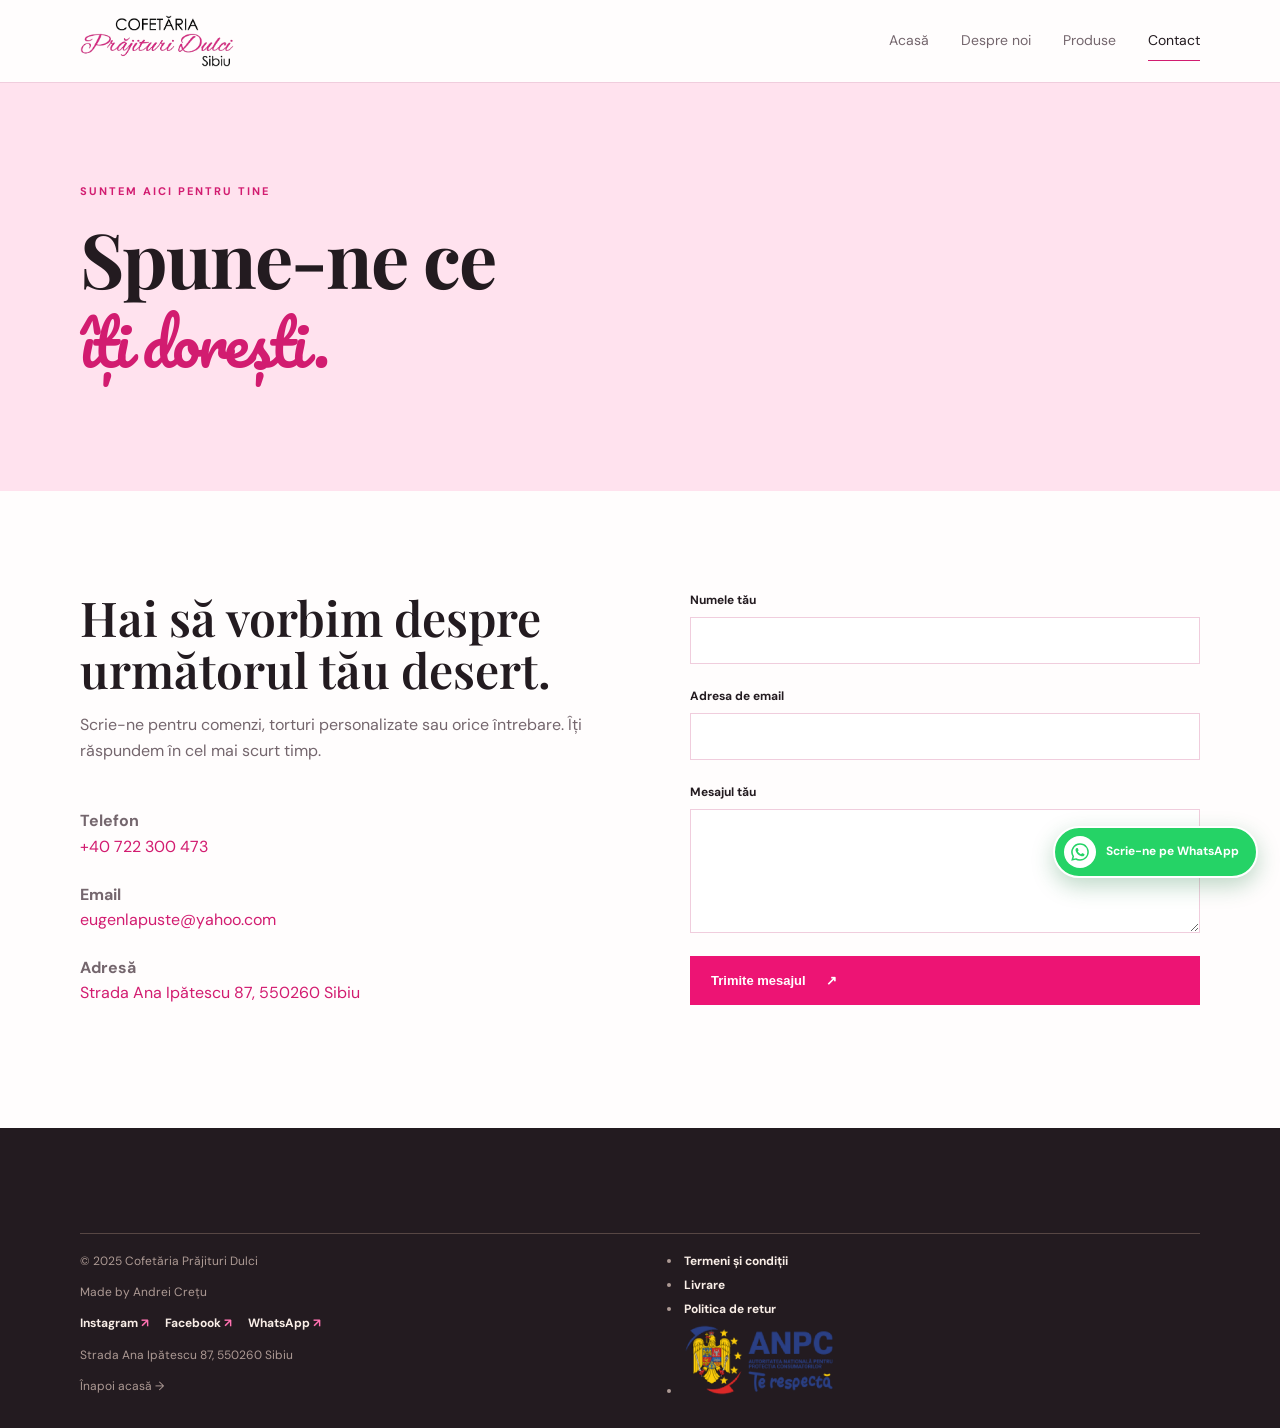
==== commit 57116f57: "feat: adaugă pagini informative și îmbunătățește galeriile - adaugă paginile Livrare, Politica de re" ====
--- a/pages/contact.html
+++ b/pages/contact.html
@@ -7,6 +7,8 @@
       name="description"
       content="Contactează Cofetăria Prăjituri Dulci pentru comenzi și torturi personalizate."
     />
+    <link rel="icon" type="image/jpeg" href="../assets/images/logo/googleSearchLogo.jpeg" />
+    <link rel="apple-touch-icon" href="../assets/images/logo/googleSearchLogo.jpeg" />
     <title>Contact | Cofetăria Prăjituri Dulci</title>
     <link rel="preconnect" href="https://fonts.googleapis.com" />
     <link rel="preconnect" href="https://fonts.gstatic.com" crossorigin />
@@ -104,6 +106,12 @@
     <footer class="site-footer">
       <div class="container footer-bottom">
         <span>© 2025 Cofetăria Prăjituri Dulci</span>
+        <ul class="footer-legal-links">
+          <li><a class="footer-legal-link" href="termeni-si-conditii.html">Termeni și condiții</a></li>
+          <li><a class="footer-legal-link" href="livrare.html">Livrare</a></li>
+          <li><a class="footer-legal-link" href="politica-retur.html">Politica de retur</a></li>
+          <li><a class="footer-legal-link" href="https://www.anpc.ro/" target="_blank" rel="noopener noreferrer"><img class="anpc-image" src="../assets/icons/ANPCImage.png" alt="ANPC" /></a></li>
+        </ul>
         <span>Made by Andrei Crețu</span>
         <nav class="social-links" aria-label="Rețele sociale">
           <a href="https://www.instagram.com/prajituridulcisibiu/" target="_blank" rel="noopener noreferrer" aria-label="Instagram">Instagram <span>↗</span></a>
--- a/css/style.css
+++ b/css/style.css
@@ -493,6 +493,12 @@
   color: var(--dark);
   font: 600 17px/1.2 "Playfair Display", serif;
 }
+.cake-album .cake-slide {
+  cursor: zoom-in;
+}
+.cake-album .cake-slide figcaption {
+  display: none;
+}
 .album-dots {
   display: flex;
   justify-content: center;
@@ -575,6 +581,32 @@
   max-width: 650px;
   margin-bottom: 0;
 }
+.product-details {
+  max-width: 760px;
+  margin-top: 24px;
+  color: var(--muted);
+}
+.product-note {
+  margin: 0 0 10px;
+}
+.product-note strong {
+  color: var(--dark);
+}
+.price-list {
+  display: grid;
+  gap: 7px;
+  margin-top: 18px;
+  padding: 18px 20px;
+  border-left: 3px solid var(--accent);
+  background: #fff;
+}
+.price-list p {
+  margin: 0;
+  font-size: 14px;
+}
+.price-list strong {
+  color: var(--dark);
+}
 .product-category .cake-gallery {
   margin-top: 28px;
 }
@@ -591,6 +623,10 @@
   grid-auto-rows: 230px;
   gap: 16px;
   margin-top: 32px;
+}
+.products-gallery .gallery-item {
+  grid-column: span 1;
+  grid-row: span 1;
 }
 .gallery-item {
   position: relative;
@@ -608,6 +644,11 @@
 .gallery-item-wide {
   grid-column: span 2;
 }
+.products-gallery .gallery-item-large,
+.products-gallery .gallery-item-wide {
+  grid-column: span 1;
+  grid-row: span 1;
+}
 .gallery-item img {
   display: block;
   width: 100%;
@@ -622,6 +663,13 @@
   height: 45%;
   background: linear-gradient(transparent, rgba(35, 27, 32, 0.72));
   pointer-events: none;
+}
+.products-gallery .gallery-item::after,
+.products-gallery .gallery-item figcaption {
+  display: none;
+}
+.products-gallery .gallery-item {
+  cursor: zoom-in;
 }
 .gallery-item:hover img {
   transform: scale(1.05);
@@ -635,6 +683,59 @@
   color: #fff;
   font: 600 16px/1.2 "Playfair Display", serif;
 }
+.image-lightbox {
+  position: fixed;
+  inset: 0;
+  z-index: 500;
+  display: flex;
+  align-items: center;
+  justify-content: center;
+  box-sizing: border-box;
+  width: 100vw;
+  height: 100vh;
+  height: 100dvh;
+  padding: 72px 16px 24px;
+  overflow: auto;
+  background: rgba(25, 16, 22, 0.9);
+  opacity: 0;
+  pointer-events: none;
+  transition: opacity 0.2s ease;
+}
+.image-lightbox.open {
+  opacity: 1;
+  pointer-events: auto;
+}
+.image-lightbox-image {
+  display: block;
+  flex: 0 1 auto;
+  max-width: min(94vw, 1400px);
+  max-width: calc(100vw - 32px);
+  max-height: calc(100vh - 96px);
+  max-height: calc(100dvh - 96px);
+  width: auto;
+  height: auto;
+  object-fit: contain;
+  cursor: default;
+}
+.image-lightbox-close {
+  position: absolute;
+  top: 18px;
+  right: 24px;
+  width: 44px;
+  height: 44px;
+  border: 0;
+  border-radius: 50%;
+  background: #fff;
+  color: var(--dark);
+  font-size: 30px;
+  line-height: 1;
+  cursor: pointer;
+}
+.image-lightbox-close:hover,
+.image-lightbox-close:focus-visible {
+  background: var(--pink);
+  color: var(--accent);
+}
 .cta {
   padding: 72px 0;
   background: var(--pink);
@@ -689,7 +790,7 @@
 }
 .footer-bottom .social-links {
   margin: 0;
-  justify-content: center;
+  justify-content: flex-start;
 }
 .about-social {
   margin-top: 72px;
@@ -720,10 +821,81 @@
   border-top: 1px solid #574744;
   margin-top: 45px;
   padding-top: 18px;
-  display: flex;
-  justify-content: space-between;
+  display: grid;
+  grid-template-columns: minmax(0, 1fr) minmax(220px, 1fr);
+  gap: 12px 48px;
+  align-items: start;
   color: #ad9a94;
   font-size: 12px;
+}
+.footer-bottom > :not(.footer-legal-links) {
+  grid-column: 1;
+}
+.footer-bottom > .footer-legal-links {
+  grid-column: 2;
+  grid-row: 1 / span 6;
+  justify-self: start;
+}
+.footer-legal-link {
+  color: #f9eee7;
+  font-weight: 700;
+}
+.footer-legal-link:hover,
+.footer-legal-link:focus-visible {
+  color: #ff72b1;
+}
+.footer-legal-links {
+  display: grid;
+  gap: 5px;
+  margin: 0;
+  padding-left: 18px;
+  list-style: disc;
+}
+.footer-legal-links li {
+  padding-left: 2px;
+}
+.anpc-image {
+  display: block;
+  width: min(150px, 100%);
+  height: auto;
+}
+.legal-content {
+  max-width: 860px;
+}
+.legal-content h2 {
+  margin: 42px 0 14px;
+  font-size: 26px;
+}
+.legal-content p {
+  max-width: 780px;
+  margin: 0 0 16px;
+  color: var(--muted);
+}
+.legal-content ul {
+  margin: 0 0 18px;
+  padding-left: 22px;
+  color: var(--muted);
+}
+.legal-content li {
+  margin-bottom: 6px;
+}
+.legal-updated {
+  margin-bottom: 30px !important;
+  color: var(--dark) !important;
+}
+.legal-details {
+  display: grid;
+  grid-template-columns: max-content 1fr;
+  gap: 8px 20px;
+  margin: 0;
+  color: var(--muted);
+}
+.legal-details dt {
+  font-weight: 700;
+  color: var(--dark);
+}
+.legal-details dd {
+  margin: 0;
 }
 .whatsapp-float {
   position: fixed;
@@ -1099,6 +1271,17 @@
     left: 10px;
     font-size: 14px;
   }
+  .image-lightbox {
+    padding: 64px 10px 18px;
+  }
+  .image-lightbox-image {
+    max-width: calc(100vw - 20px);
+    max-height: calc(100dvh - 82px);
+  }
+  .image-lightbox-close {
+    top: 12px;
+    right: 12px;
+  }
   .review-score {
     align-items: flex-start;
   }
@@ -1114,7 +1297,12 @@
   }
   .footer-bottom {
     gap: 15px;
-    flex-direction: column;
+    grid-template-columns: 1fr;
+  }
+  .footer-bottom > :not(.footer-legal-links),
+  .footer-bottom > .footer-legal-links {
+    grid-column: 1;
+    grid-row: auto;
   }
   .footer-bottom .social-links {
     justify-content: flex-start;
